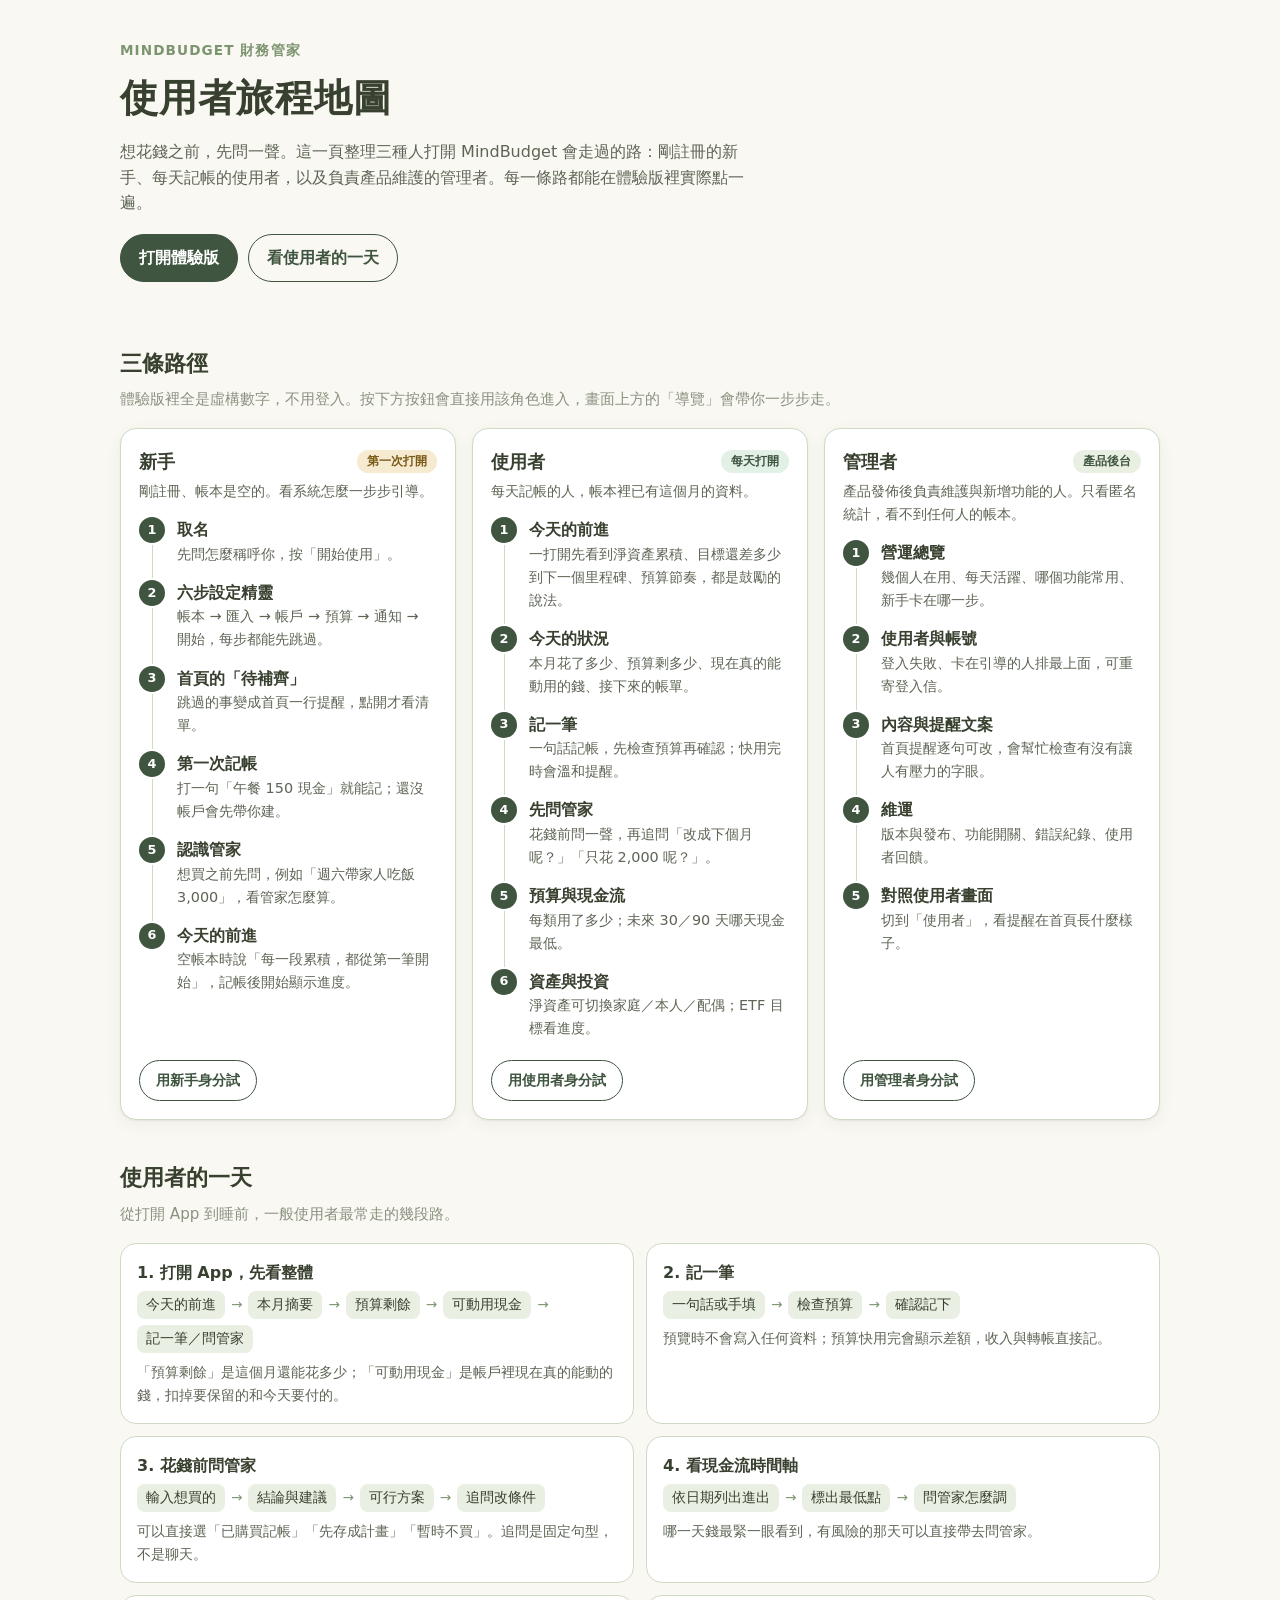
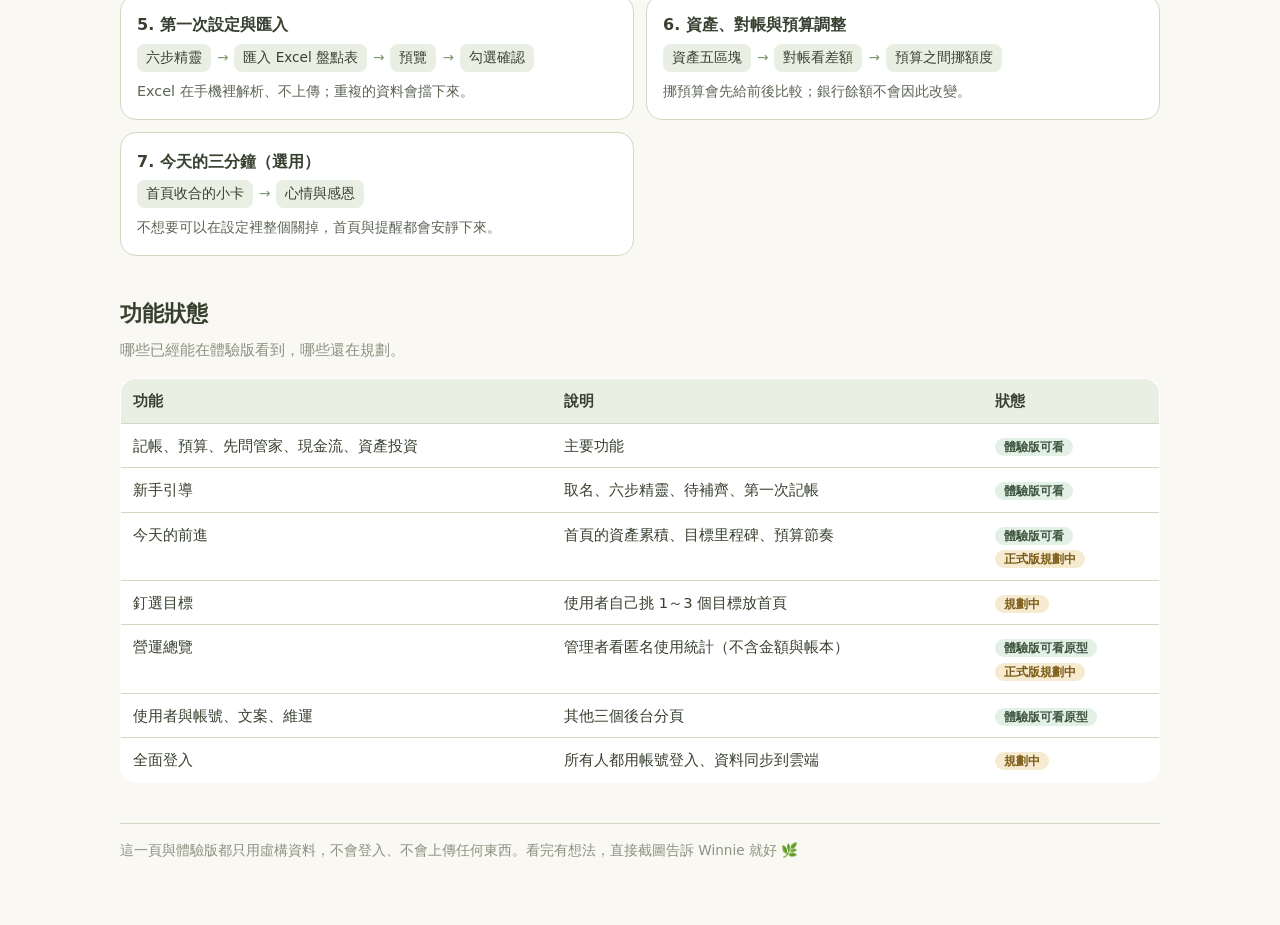
==== journey.html @ 751926ad "新增使用者旅程地圖頁；更新管理者說明" ====
<!doctype html>
<html lang="zh-Hant-TW">
<head>
<meta charset="utf-8">
<meta name="viewport" content="width=device-width, initial-scale=1, viewport-fit=cover">
<meta name="color-scheme" content="light">
<title>MindBudget 使用者旅程地圖</title>
<meta name="description" content="MindBudget 財務管家：新手、使用者、管理者三種角色的使用路徑。">
<link rel="icon" href="./icon.svg" type="image/svg+xml">
<style>
  :root {
    --paper: #faf8f2; --surface: #fff; --panel: #e9efe3; --edge: #cfdac4;
    --forest: #3f5540; --sage: #7d9471; --ink: #38402f; --body: #5d6555; --muted: #8a9280;
    --gold: #b8862c; --gold-soft: #f6ead0; --mint-soft: #e3f0e6;
    --radius: 16px; --shadow: 0 1px 2px rgba(56,64,47,.06), 0 4px 16px rgba(56,64,47,.06);
    --font: -apple-system, 'PingFang TC', 'Noto Sans TC', 'Microsoft JhengHei', system-ui, sans-serif;
    --serif: 'Noto Serif TC', 'Songti TC', 'PMingLiU', serif;
    color-scheme: light;
  }
  * { box-sizing: border-box; }
  html, body { margin: 0; background: var(--paper); color: var(--ink); font-family: var(--font); line-height: 1.6; -webkit-text-size-adjust: 100%; }
  a { color: var(--forest); }
  .wrap { max-width: 1080px; margin: 0 auto; padding: 0 20px 64px; }
  header.hero { padding: 40px 0 24px; }
  .kicker { color: var(--sage); font-weight: 700; letter-spacing: .08em; font-size: .85rem; }
  h1 { font-family: var(--serif); font-size: clamp(1.7rem, 4.5vw, 2.4rem); margin: 6px 0 10px; letter-spacing: .02em; }
  .lead { color: var(--body); max-width: 40em; margin: 0 0 18px; }
  .btns { display: flex; flex-wrap: wrap; gap: 10px; }
  .btn { display: inline-block; text-decoration: none; font-weight: 700; border-radius: 999px; padding: 10px 18px; border: 1px solid var(--forest); }
  .btn.primary { background: var(--forest); color: #fff; }
  .btn.ghost { background: transparent; color: var(--forest); }
  h2 { font-family: var(--serif); font-size: 1.4rem; margin: 40px 0 6px; }
  .sub { color: var(--muted); margin: 0 0 16px; font-size: .95rem; }

  .lanes { display: grid; gap: 16px; grid-template-columns: 1fr; }
  @media (min-width: 880px) { .lanes { grid-template-columns: repeat(3, 1fr); } }
  .lane { background: var(--surface); border: 1px solid var(--edge); border-radius: var(--radius); box-shadow: var(--shadow); padding: 18px; display: flex; flex-direction: column; }
  .lane-head { display: flex; align-items: center; justify-content: space-between; gap: 8px; margin-bottom: 4px; }
  .lane h3 { margin: 0; font-size: 1.15rem; }
  .who { color: var(--body); font-size: .9rem; margin: 0 0 14px; }
  .tag { font-size: .75rem; font-weight: 700; border-radius: 999px; padding: 2px 10px; white-space: nowrap; }
  .tag.new { background: var(--gold-soft); color: #7a5a17; }
  .tag.user { background: var(--mint-soft); color: var(--forest); }
  .tag.admin { background: var(--panel); color: var(--forest); }
  ol.steps { list-style: none; margin: 0; padding: 0; flex: 1; }
  ol.steps li { position: relative; padding: 0 0 14px 38px; }
  ol.steps li::before { content: counter(s); counter-increment: s; position: absolute; left: 0; top: 0; width: 26px; height: 26px; border-radius: 50%; background: var(--forest); color: #fff; font-size: .8rem; font-weight: 700; display: grid; place-items: center; }
  ol.steps li::after { content: ''; position: absolute; left: 12.5px; top: 28px; bottom: 2px; width: 1px; background: var(--edge); }
  ol.steps li:last-child::after { display: none; }
  ol.steps { counter-reset: s; }
  .st { font-weight: 700; }
  .sd { color: var(--body); font-size: .9rem; }
  .lane .btn { margin-top: 6px; align-self: flex-start; padding: 8px 16px; font-size: .9rem; }

  .day { display: grid; gap: 12px; grid-template-columns: 1fr; }
  @media (min-width: 760px) { .day { grid-template-columns: 1fr 1fr; } }
  .seg { background: var(--surface); border: 1px solid var(--edge); border-radius: var(--radius); padding: 16px; }
  .seg h4 { margin: 0 0 6px; font-size: 1rem; }
  .flow { display: flex; flex-wrap: wrap; align-items: center; gap: 6px; margin: 6px 0 8px; }
  .flow span { background: var(--panel); border-radius: 8px; padding: 3px 9px; font-size: .85rem; }
  .flow i { color: var(--sage); font-style: normal; font-size: .85rem; }
  .seg p { margin: 0; color: var(--body); font-size: .9rem; }

  table.plan { width: 100%; border-collapse: collapse; background: var(--surface); border: 1px solid var(--edge); border-radius: var(--radius); overflow: hidden; font-size: .92rem; }
  .plan th, .plan td { text-align: left; padding: 10px 12px; border-bottom: 1px solid var(--edge); vertical-align: top; }
  .plan th { background: var(--panel); font-weight: 700; }
  .plan tr:last-child td { border-bottom: 0; }
  .pill { font-size: .75rem; font-weight: 700; border-radius: 999px; padding: 2px 9px; white-space: nowrap; }
  .pill.ok { background: var(--mint-soft); color: var(--forest); }
  .pill.wip { background: var(--gold-soft); color: #7a5a17; }
  .tablewrap { overflow-x: auto; }

  footer { margin-top: 40px; color: var(--muted); font-size: .85rem; border-top: 1px solid var(--edge); padding-top: 16px; }
</style>
</head>
<body>
<div class="wrap">
  <header class="hero">
    <div class="kicker">MINDBUDGET 財務管家</div>
    <h1>使用者旅程地圖</h1>
    <p class="lead">想花錢之前，先問一聲。這一頁整理三種人打開 MindBudget 會走過的路：剛註冊的新手、每天記帳的使用者，以及負責產品維護的管理者。每一條路都能在體驗版裡實際點一遍。</p>
    <div class="btns">
      <a class="btn primary" href="./">打開體驗版</a>
      <a class="btn ghost" href="#day">看使用者的一天</a>
    </div>
  </header>

  <h2>三條路徑</h2>
  <p class="sub">體驗版裡全是虛構數字，不用登入。按下方按鈕會直接用該角色進入，畫面上方的「導覽」會帶你一步步走。</p>
  <div class="lanes">
    <section class="lane" aria-label="新手的路徑">
      <div class="lane-head"><h3>新手</h3><span class="tag new">第一次打開</span></div>
      <p class="who">剛註冊、帳本是空的。看系統怎麼一步步引導。</p>
      <ol class="steps">
        <li><div class="st">取名</div><div class="sd">先問怎麼稱呼你，按「開始使用」。</div></li>
        <li><div class="st">六步設定精靈</div><div class="sd">帳本 → 匯入 → 帳戶 → 預算 → 通知 → 開始，每步都能先跳過。</div></li>
        <li><div class="st">首頁的「待補齊」</div><div class="sd">跳過的事變成首頁一行提醒，點開才看清單。</div></li>
        <li><div class="st">第一次記帳</div><div class="sd">打一句「午餐 150 現金」就能記；還沒帳戶會先帶你建。</div></li>
        <li><div class="st">認識管家</div><div class="sd">想買之前先問，例如「週六帶家人吃飯 3,000」，看管家怎麼算。</div></li>
        <li><div class="st">今天的前進</div><div class="sd">空帳本時說「每一段累積，都從第一筆開始」，記帳後開始顯示進度。</div></li>
      </ol>
      <a class="btn ghost" href="./?role=new">用新手身分試</a>
    </section>

    <section class="lane" aria-label="使用者的路徑">
      <div class="lane-head"><h3>使用者</h3><span class="tag user">每天打開</span></div>
      <p class="who">每天記帳的人，帳本裡已有這個月的資料。</p>
      <ol class="steps">
        <li><div class="st">今天的前進</div><div class="sd">一打開先看到淨資產累積、目標還差多少到下一個里程碑、預算節奏，都是鼓勵的說法。</div></li>
        <li><div class="st">今天的狀況</div><div class="sd">本月花了多少、預算剩多少、現在真的能動用的錢、接下來的帳單。</div></li>
        <li><div class="st">記一筆</div><div class="sd">一句話記帳，先檢查預算再確認；快用完時會溫和提醒。</div></li>
        <li><div class="st">先問管家</div><div class="sd">花錢前問一聲，再追問「改成下個月呢？」「只花 2,000 呢？」。</div></li>
        <li><div class="st">預算與現金流</div><div class="sd">每類用了多少；未來 30／90 天哪天現金最低。</div></li>
        <li><div class="st">資產與投資</div><div class="sd">淨資產可切換家庭／本人／配偶；ETF 目標看進度。</div></li>
      </ol>
      <a class="btn ghost" href="./?role=user">用使用者身分試</a>
    </section>

    <section class="lane" aria-label="管理者的路徑">
      <div class="lane-head"><h3>管理者</h3><span class="tag admin">產品後台</span></div>
      <p class="who">產品發佈後負責維護與新增功能的人。只看匿名統計，看不到任何人的帳本。</p>
      <ol class="steps">
        <li><div class="st">營運總覽</div><div class="sd">幾個人在用、每天活躍、哪個功能常用、新手卡在哪一步。</div></li>
        <li><div class="st">使用者與帳號</div><div class="sd">登入失敗、卡在引導的人排最上面，可重寄登入信。</div></li>
        <li><div class="st">內容與提醒文案</div><div class="sd">首頁提醒逐句可改，會幫忙檢查有沒有讓人有壓力的字眼。</div></li>
        <li><div class="st">維運</div><div class="sd">版本與發布、功能開關、錯誤紀錄、使用者回饋。</div></li>
        <li><div class="st">對照使用者畫面</div><div class="sd">切到「使用者」，看提醒在首頁長什麼樣子。</div></li>
      </ol>
      <a class="btn ghost" href="./?role=admin">用管理者身分試</a>
    </section>
  </div>

  <h2 id="day">使用者的一天</h2>
  <p class="sub">從打開 App 到睡前，一般使用者最常走的幾段路。</p>
  <div class="day">
    <section class="seg">
      <h4>1. 打開 App，先看整體</h4>
      <div class="flow"><span>今天的前進</span><i>→</i><span>本月摘要</span><i>→</i><span>預算剩餘</span><i>→</i><span>可動用現金</span><i>→</i><span>記一筆／問管家</span></div>
      <p>「預算剩餘」是這個月還能花多少；「可動用現金」是帳戶裡現在真的能動的錢，扣掉要保留的和今天要付的。</p>
    </section>
    <section class="seg">
      <h4>2. 記一筆</h4>
      <div class="flow"><span>一句話或手填</span><i>→</i><span>檢查預算</span><i>→</i><span>確認記下</span></div>
      <p>預覽時不會寫入任何資料；預算快用完會顯示差額，收入與轉帳直接記。</p>
    </section>
    <section class="seg">
      <h4>3. 花錢前問管家</h4>
      <div class="flow"><span>輸入想買的</span><i>→</i><span>結論與建議</span><i>→</i><span>可行方案</span><i>→</i><span>追問改條件</span></div>
      <p>可以直接選「已購買記帳」「先存成計畫」「暫時不買」。追問是固定句型，不是聊天。</p>
    </section>
    <section class="seg">
      <h4>4. 看現金流時間軸</h4>
      <div class="flow"><span>依日期列出進出</span><i>→</i><span>標出最低點</span><i>→</i><span>問管家怎麼調</span></div>
      <p>哪一天錢最緊一眼看到，有風險的那天可以直接帶去問管家。</p>
    </section>
    <section class="seg">
      <h4>5. 第一次設定與匯入</h4>
      <div class="flow"><span>六步精靈</span><i>→</i><span>匯入 Excel 盤點表</span><i>→</i><span>預覽</span><i>→</i><span>勾選確認</span></div>
      <p>Excel 在手機裡解析、不上傳；重複的資料會擋下來。</p>
    </section>
    <section class="seg">
      <h4>6. 資產、對帳與預算調整</h4>
      <div class="flow"><span>資產五區塊</span><i>→</i><span>對帳看差額</span><i>→</i><span>預算之間挪額度</span></div>
      <p>挪預算會先給前後比較；銀行餘額不會因此改變。</p>
    </section>
    <section class="seg">
      <h4>7. 今天的三分鐘（選用）</h4>
      <div class="flow"><span>首頁收合的小卡</span><i>→</i><span>心情與感恩</span></div>
      <p>不想要可以在設定裡整個關掉，首頁與提醒都會安靜下來。</p>
    </section>
  </div>

  <h2>功能狀態</h2>
  <p class="sub">哪些已經能在體驗版看到，哪些還在規劃。</p>
  <div class="tablewrap">
  <table class="plan">
    <thead><tr><th>功能</th><th>說明</th><th>狀態</th></tr></thead>
    <tbody>
      <tr><td>記帳、預算、先問管家、現金流、資產投資</td><td>主要功能</td><td><span class="pill ok">體驗版可看</span></td></tr>
      <tr><td>新手引導</td><td>取名、六步精靈、待補齊、第一次記帳</td><td><span class="pill ok">體驗版可看</span></td></tr>
      <tr><td>今天的前進</td><td>首頁的資產累積、目標里程碑、預算節奏</td><td><span class="pill ok">體驗版可看</span><br><span class="pill wip">正式版規劃中</span></td></tr>
      <tr><td>釘選目標</td><td>使用者自己挑 1～3 個目標放首頁</td><td><span class="pill wip">規劃中</span></td></tr>
      <tr><td>營運總覽</td><td>管理者看匿名使用統計（不含金額與帳本）</td><td><span class="pill ok">體驗版可看原型</span><br><span class="pill wip">正式版規劃中</span></td></tr>
      <tr><td>使用者與帳號、文案、維運</td><td>其他三個後台分頁</td><td><span class="pill ok">體驗版可看原型</span></td></tr>
      <tr><td>全面登入</td><td>所有人都用帳號登入、資料同步到雲端</td><td><span class="pill wip">規劃中</span></td></tr>
    </tbody>
  </table>
  </div>

  <footer>
    這一頁與體驗版都只用虛構資料，不會登入、不會上傳任何東西。看完有想法，直接截圖告訴 Winnie 就好 🌿
  </footer>
</div>
</body>
</html>
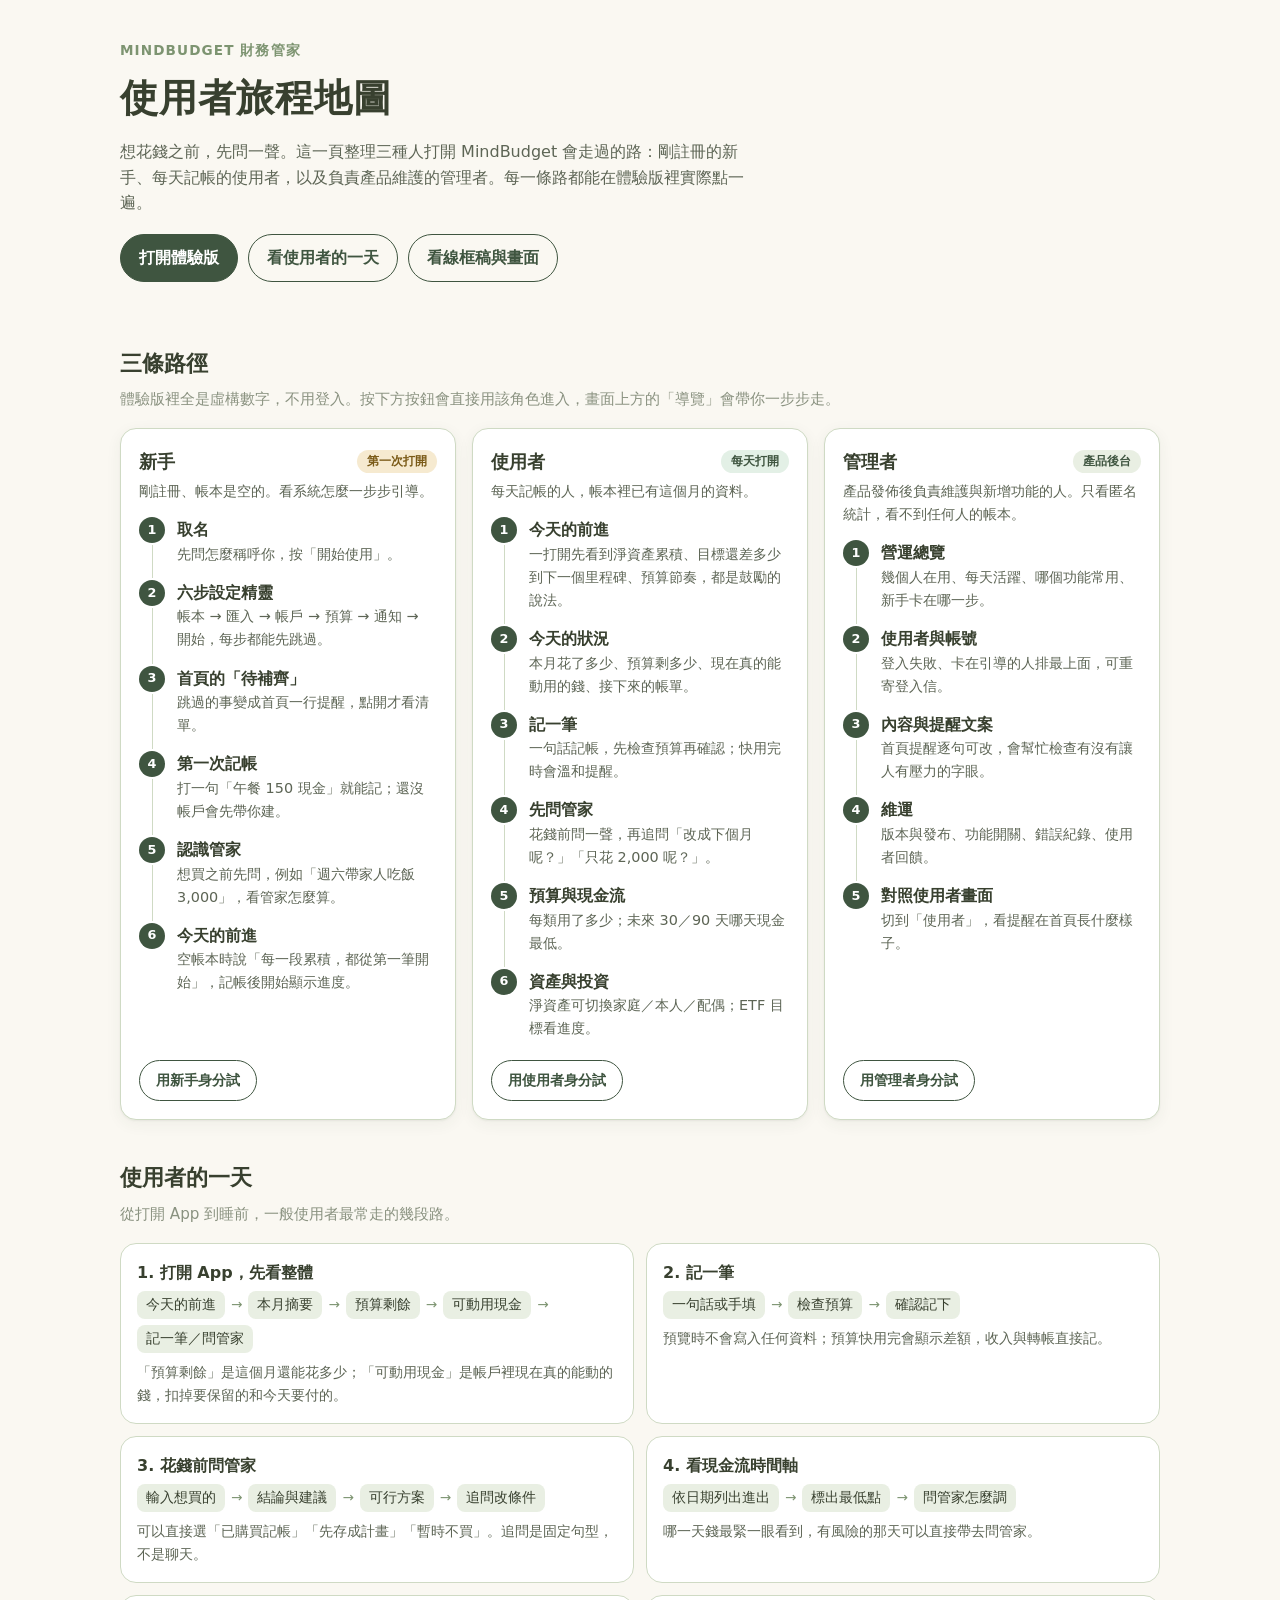
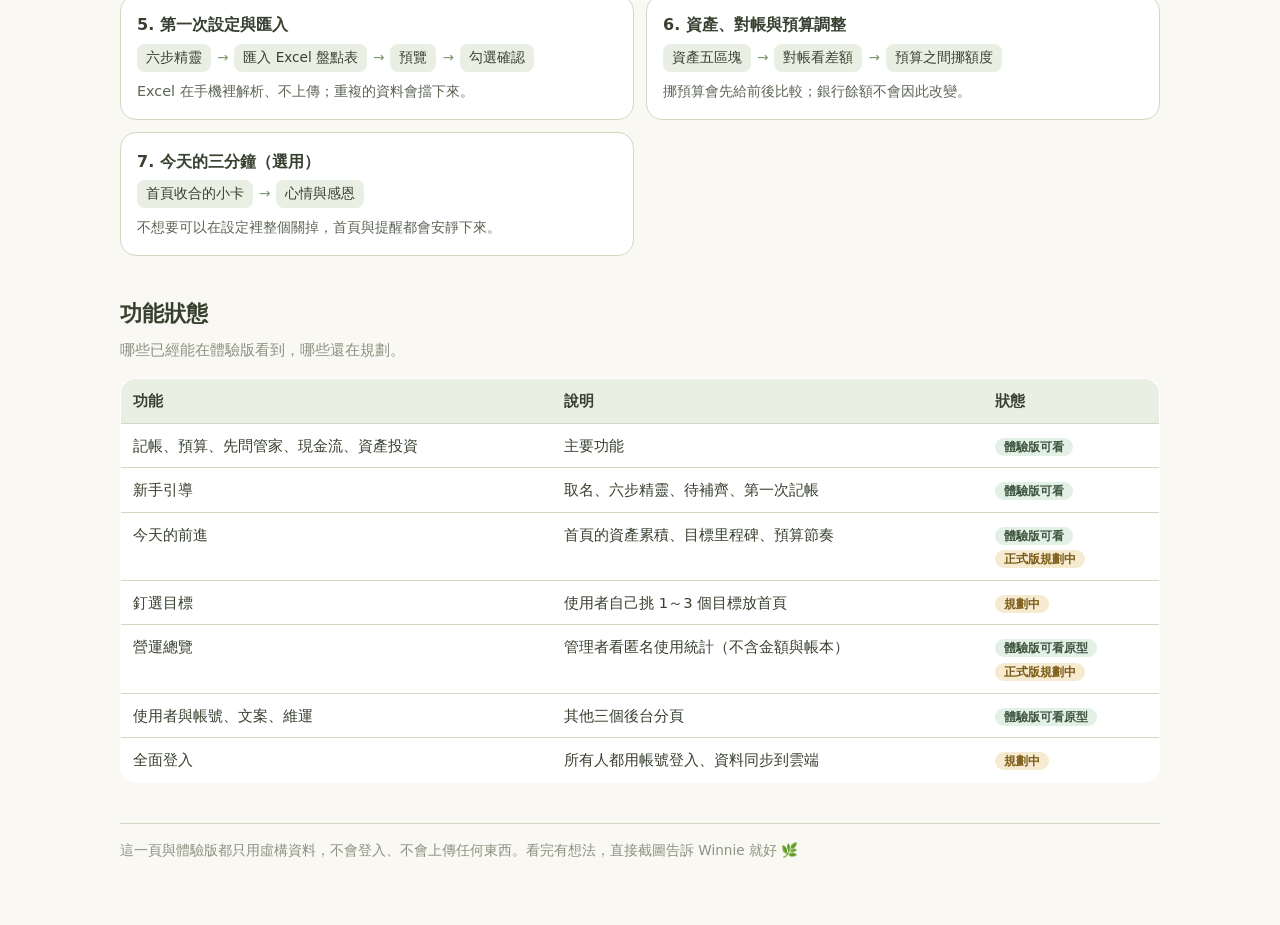
==== commit 21b82d7d: "新增線框稿與畫面頁；旅程頁與 README 加連結 Co-Authored-By: Claude Opus 5.5 <noreply@anthropic.com>" ====
--- a/journey.html
+++ b/journey.html
@@ -82,6 +82,7 @@
     <div class="btns">
       <a class="btn primary" href="./">打開體驗版</a>
       <a class="btn ghost" href="#day">看使用者的一天</a>
+      <a class="btn ghost" href="./wireframes.html">看線框稿與畫面</a>
     </div>
   </header>
 
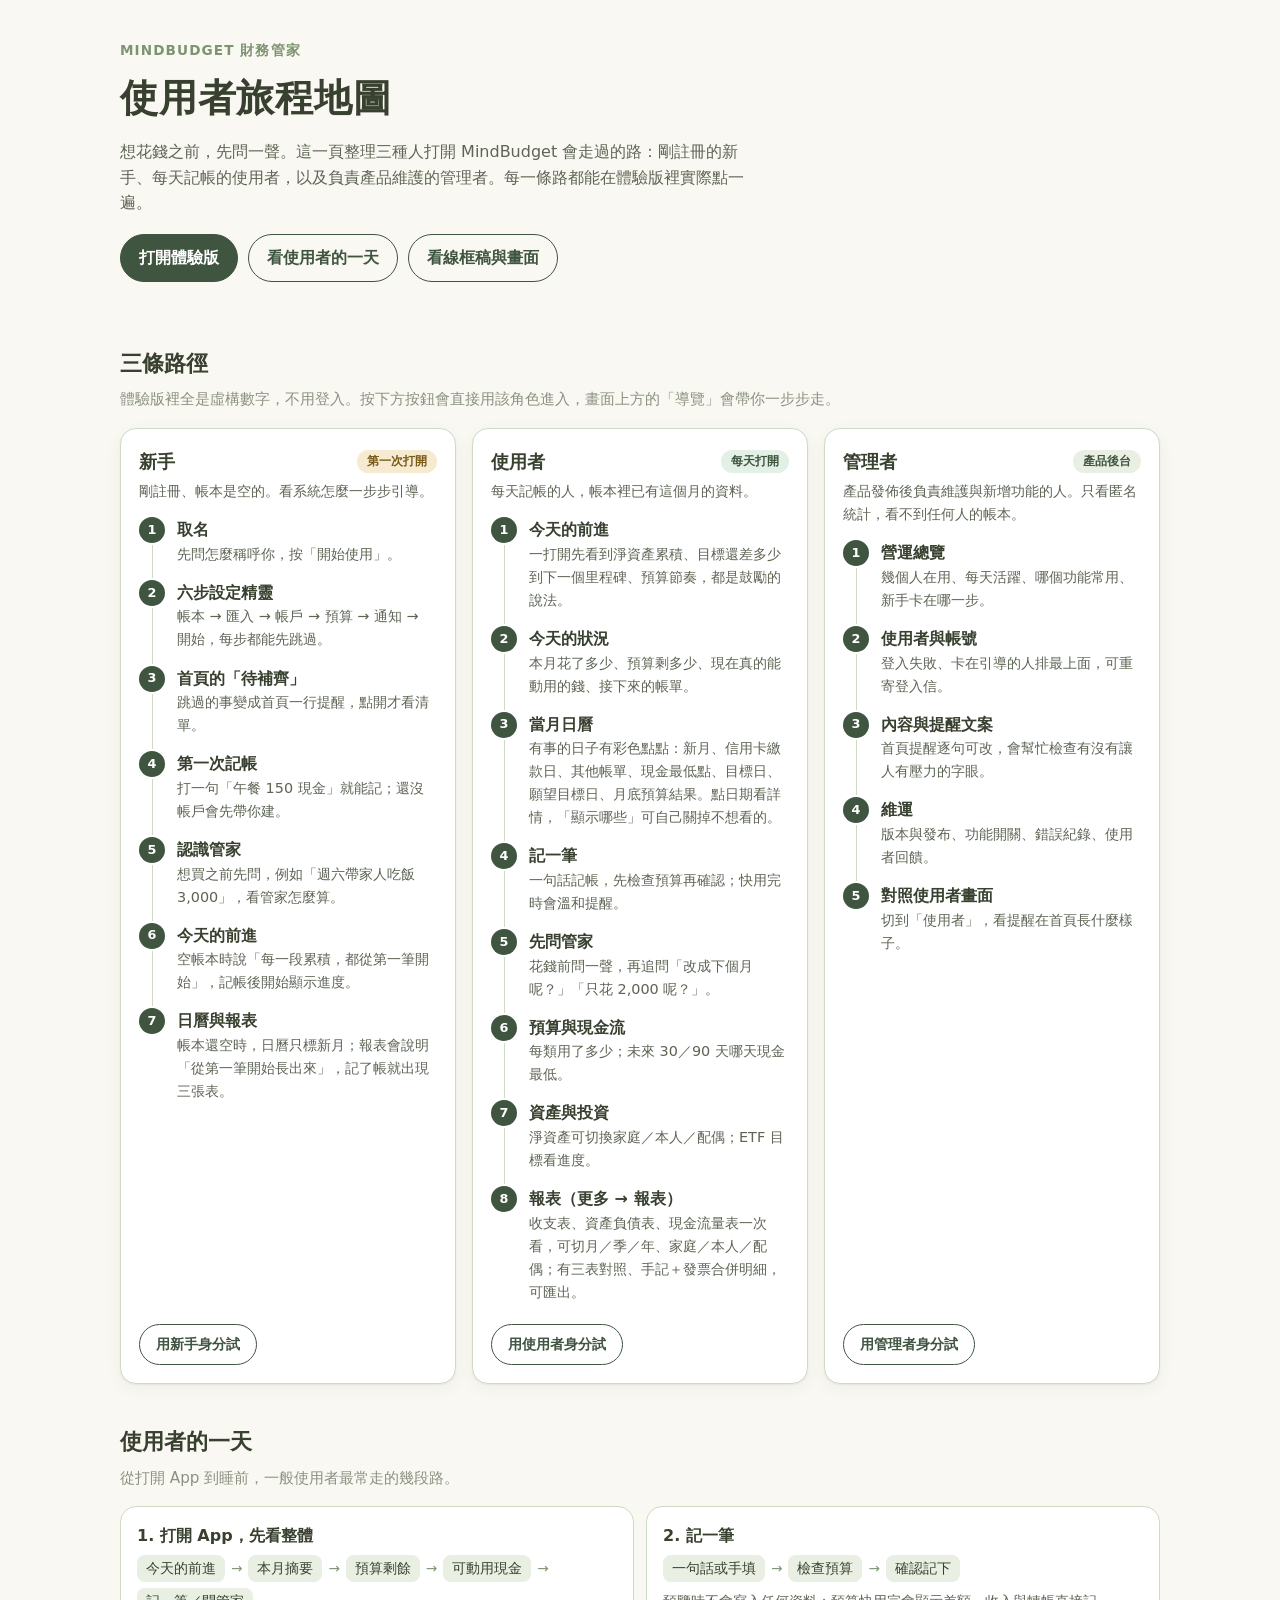
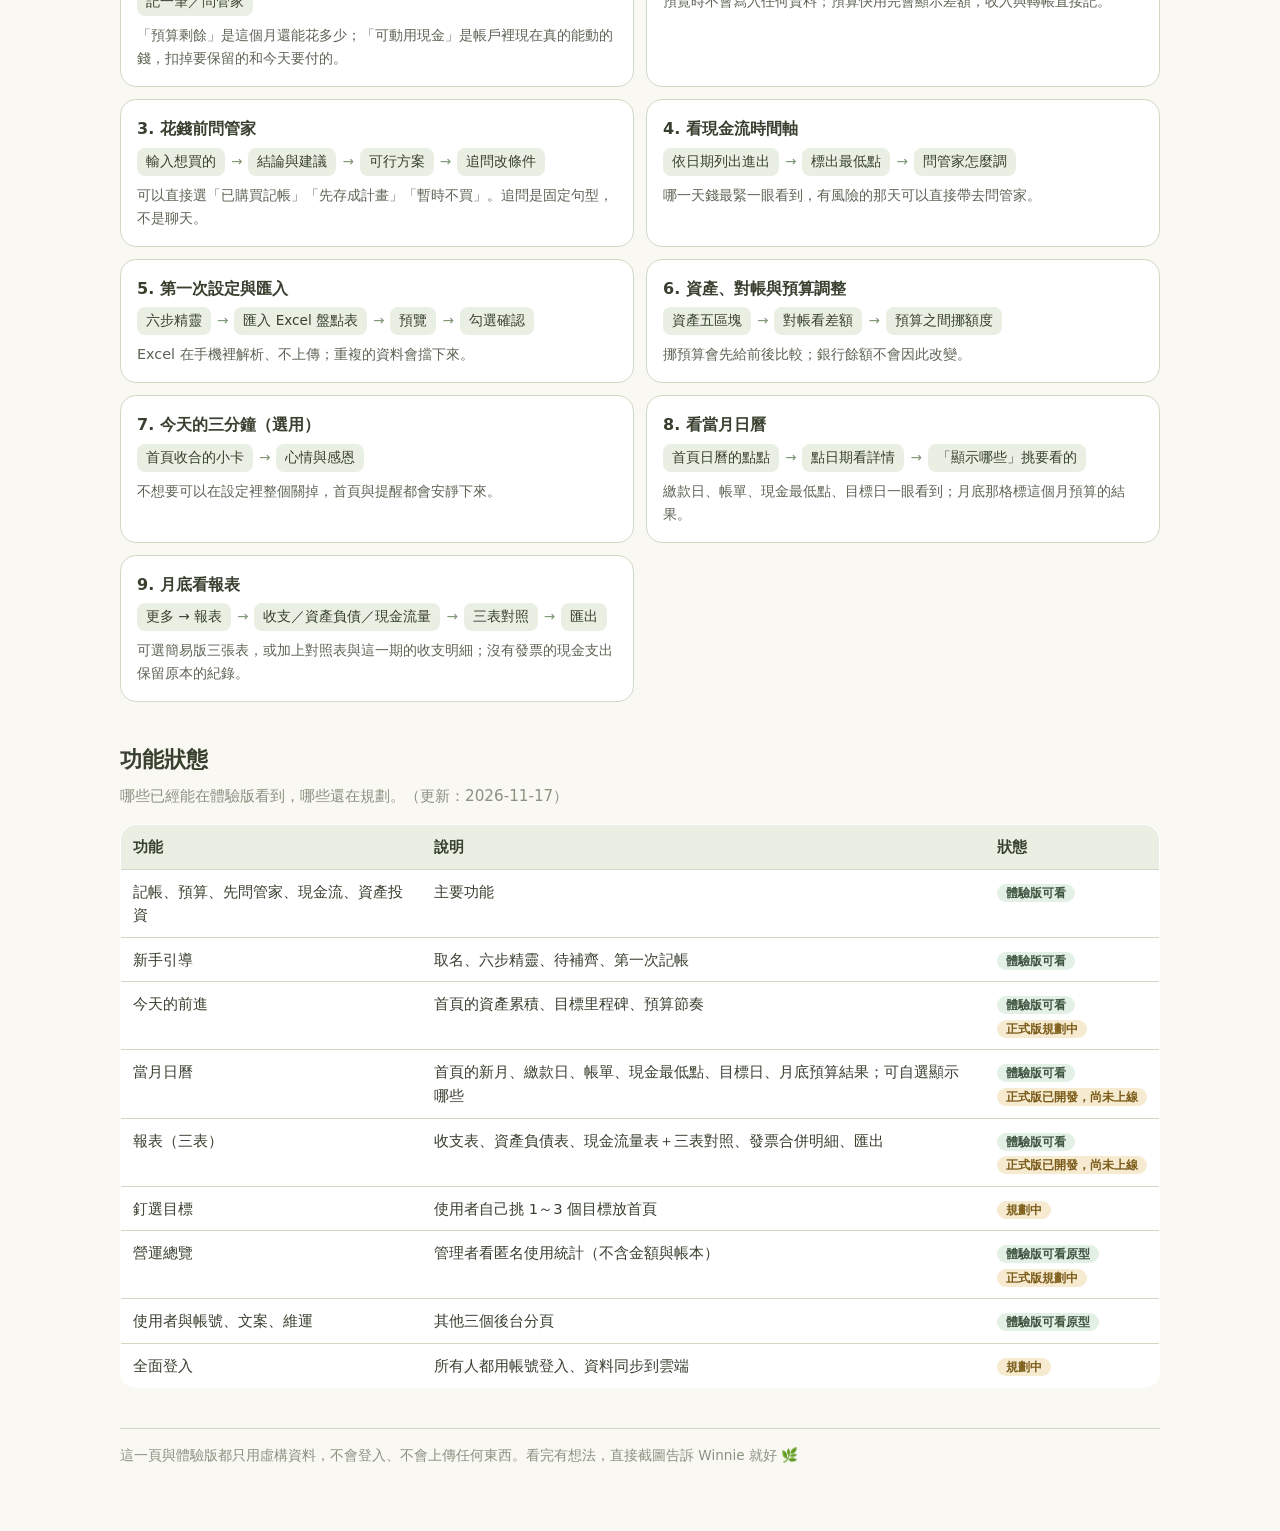
==== commit 0f6c0df6: "旅程頁補當月日曆、報表與功能狀態 Co-Authored-By: Claude Opus 5.5 <noreply@anthropic.com>" ====
--- a/journey.html
+++ b/journey.html
@@ -99,6 +99,7 @@
         <li><div class="st">第一次記帳</div><div class="sd">打一句「午餐 150 現金」就能記；還沒帳戶會先帶你建。</div></li>
         <li><div class="st">認識管家</div><div class="sd">想買之前先問，例如「週六帶家人吃飯 3,000」，看管家怎麼算。</div></li>
         <li><div class="st">今天的前進</div><div class="sd">空帳本時說「每一段累積，都從第一筆開始」，記帳後開始顯示進度。</div></li>
+        <li><div class="st">日曆與報表</div><div class="sd">帳本還空時，日曆只標新月；報表會說明「從第一筆開始長出來」，記了帳就出現三張表。</div></li>
       </ol>
       <a class="btn ghost" href="./?role=new">用新手身分試</a>
     </section>
@@ -109,10 +110,12 @@
       <ol class="steps">
         <li><div class="st">今天的前進</div><div class="sd">一打開先看到淨資產累積、目標還差多少到下一個里程碑、預算節奏，都是鼓勵的說法。</div></li>
         <li><div class="st">今天的狀況</div><div class="sd">本月花了多少、預算剩多少、現在真的能動用的錢、接下來的帳單。</div></li>
+        <li><div class="st">當月日曆</div><div class="sd">有事的日子有彩色點點：新月、信用卡繳款日、其他帳單、現金最低點、目標日、願望目標日、月底預算結果。點日期看詳情，「顯示哪些」可自己關掉不想看的。</div></li>
         <li><div class="st">記一筆</div><div class="sd">一句話記帳，先檢查預算再確認；快用完時會溫和提醒。</div></li>
         <li><div class="st">先問管家</div><div class="sd">花錢前問一聲，再追問「改成下個月呢？」「只花 2,000 呢？」。</div></li>
         <li><div class="st">預算與現金流</div><div class="sd">每類用了多少；未來 30／90 天哪天現金最低。</div></li>
         <li><div class="st">資產與投資</div><div class="sd">淨資產可切換家庭／本人／配偶；ETF 目標看進度。</div></li>
+        <li><div class="st">報表（更多 → 報表）</div><div class="sd">收支表、資產負債表、現金流量表一次看，可切月／季／年、家庭／本人／配偶；有三表對照、手記＋發票合併明細，可匯出。</div></li>
       </ol>
       <a class="btn ghost" href="./?role=user">用使用者身分試</a>
     </section>
@@ -169,10 +172,20 @@
       <div class="flow"><span>首頁收合的小卡</span><i>→</i><span>心情與感恩</span></div>
       <p>不想要可以在設定裡整個關掉，首頁與提醒都會安靜下來。</p>
     </section>
+    <section class="seg">
+      <h4>8. 看當月日曆</h4>
+      <div class="flow"><span>首頁日曆的點點</span><i>→</i><span>點日期看詳情</span><i>→</i><span>「顯示哪些」挑要看的</span></div>
+      <p>繳款日、帳單、現金最低點、目標日一眼看到；月底那格標這個月預算的結果。</p>
+    </section>
+    <section class="seg">
+      <h4>9. 月底看報表</h4>
+      <div class="flow"><span>更多 → 報表</span><i>→</i><span>收支／資產負債／現金流量</span><i>→</i><span>三表對照</span><i>→</i><span>匯出</span></div>
+      <p>可選簡易版三張表，或加上對照表與這一期的收支明細；沒有發票的現金支出保留原本的紀錄。</p>
+    </section>
   </div>
 
   <h2>功能狀態</h2>
-  <p class="sub">哪些已經能在體驗版看到，哪些還在規劃。</p>
+  <p class="sub">哪些已經能在體驗版看到，哪些還在規劃。（更新：2026-11-17）</p>
   <div class="tablewrap">
   <table class="plan">
     <thead><tr><th>功能</th><th>說明</th><th>狀態</th></tr></thead>
@@ -180,6 +193,8 @@
       <tr><td>記帳、預算、先問管家、現金流、資產投資</td><td>主要功能</td><td><span class="pill ok">體驗版可看</span></td></tr>
       <tr><td>新手引導</td><td>取名、六步精靈、待補齊、第一次記帳</td><td><span class="pill ok">體驗版可看</span></td></tr>
       <tr><td>今天的前進</td><td>首頁的資產累積、目標里程碑、預算節奏</td><td><span class="pill ok">體驗版可看</span><br><span class="pill wip">正式版規劃中</span></td></tr>
+      <tr><td>當月日曆</td><td>首頁的新月、繳款日、帳單、現金最低點、目標日、月底預算結果；可自選顯示哪些</td><td><span class="pill ok">體驗版可看</span><br><span class="pill wip">正式版已開發，尚未上線</span></td></tr>
+      <tr><td>報表（三表）</td><td>收支表、資產負債表、現金流量表＋三表對照、發票合併明細、匯出</td><td><span class="pill ok">體驗版可看</span><br><span class="pill wip">正式版已開發，尚未上線</span></td></tr>
       <tr><td>釘選目標</td><td>使用者自己挑 1～3 個目標放首頁</td><td><span class="pill wip">規劃中</span></td></tr>
       <tr><td>營運總覽</td><td>管理者看匿名使用統計（不含金額與帳本）</td><td><span class="pill ok">體驗版可看原型</span><br><span class="pill wip">正式版規劃中</span></td></tr>
       <tr><td>使用者與帳號、文案、維運</td><td>其他三個後台分頁</td><td><span class="pill ok">體驗版可看原型</span></td></tr>
